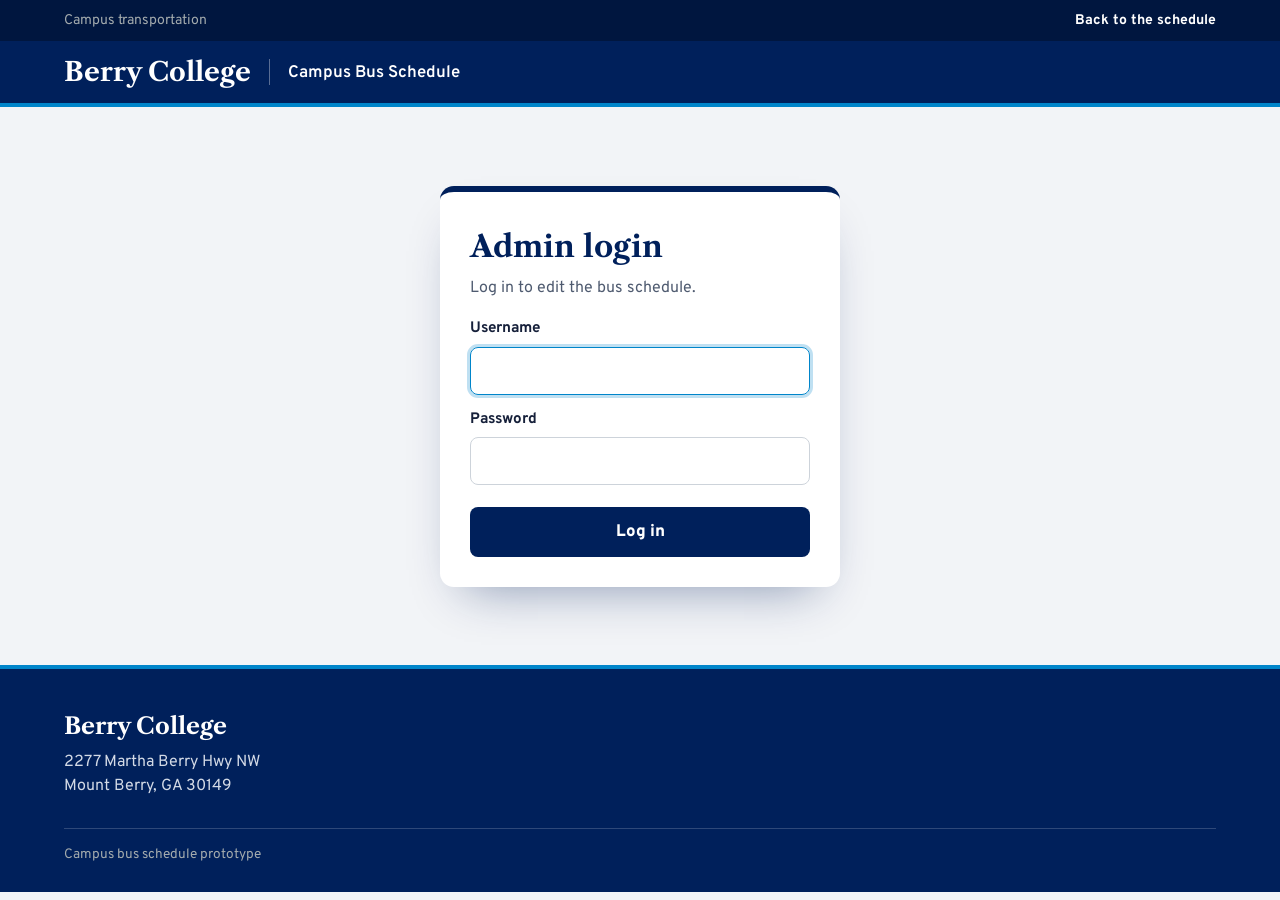
==== Documents/BerryBusSchedule/login.html @ b98469fe "Initial commit: Berry College bus schedule prototype" ====
<!DOCTYPE html>
<html lang="en">
<head>
  <meta charset="UTF-8">
  <meta name="viewport" content="width=device-width, initial-scale=1">
  <title>Admin login | Berry College Bus Schedule</title>

  <link rel="preconnect" href="https://fonts.googleapis.com">
  <link rel="preconnect" href="https://fonts.gstatic.com" crossorigin>
  <link rel="stylesheet" href="https://fonts.googleapis.com/css2?family=Libre+Caslon+Display&family=Libre+Caslon+Text:wght@400;700&family=Overpass:wght@400;600;700;800&display=swap">

  <link rel="stylesheet" href="css/styles.css">
</head>
<body class="login-body">

  <div class="utility-bar">
    <div class="utility-inner">
      <span class="utility-note">Campus transportation</span>
      <a class="admin-link" href="index.html">Back to the schedule</a>
    </div>
  </div>

  <header class="site-header">
    <div class="header-inner">
      <a class="brand" href="index.html">
        <img class="brand-logo" src="images/berry-logo.png" alt="Berry College">
        <span class="brand-name">Berry College</span>
      </a>
      <span class="brand-divider" aria-hidden="true"></span>
      <span class="brand-sub">Campus Bus Schedule</span>
    </div>
  </header>

  <main class="login-main">
    <!-- novalidate: we show our own error messages instead of the browser's pop-ups -->
    <form class="login-card" id="loginForm" novalidate>
      <h1>Admin login</h1>
      <p class="login-lede">Log in to edit the bus schedule.</p>

      <label for="username">Username</label>
      <input type="text" id="username" name="username" autocomplete="username" autocapitalize="none" spellcheck="false" required>

      <label for="password">Password</label>
      <input type="password" id="password" name="password" autocomplete="current-password" required>

      <p class="login-error" id="loginError" role="alert" hidden></p>

      <button type="submit" class="primary-btn">Log in</button>
    </form>
  </main>

  <footer class="site-footer">
    <div class="footer-inner">
      <div>
        <p class="footer-name">Berry College</p>
        <p>2277 Martha Berry Hwy NW<br>Mount Berry, GA 30149</p>
      </div>
    </div>
    <p class="footer-note">Campus bus schedule prototype</p>
  </footer>

  <script src="js/site.js"></script>
  <script src="js/login.js"></script>
</body>
</html>
---- Documents/BerryBusSchedule/css/styles.css ----
/* =========================================================
   styles.css — Berry College campus bus schedule
   Shared by index.html and login.html.
   The four brand colors come from Berry's official primary palette.
   ========================================================= */

:root {
  /* Berry College brand colors */
  --berry-blue: #00205B;         /* Pantone 281: the main navy */
  --berry-bright-blue: #0085CA;  /* Pantone Process Blue */
  --berry-silver: #A2AAAD;       /* Pantone 429 */
  --berry-gold: #FFA300;         /* Pantone 137: only for "today", "now" and focus */

  /* Supporting shades */
  --navy-deep: #00163F;          /* top bar */
  --bus-blue: #0079BD;           /* bright blue deepened a touch so white text on it stays readable */
  --bus-blue-hover: #D6EAF7;     /* preview while hovering in editing mode */
  --ink: #16203A;                /* body text */
  --ink-soft: #4F5B70;           /* secondary text */
  --paper: #F2F4F7;              /* page background */
  --card: #FFFFFF;
  --line: #ECEEF2;               /* half-hour lines */
  --line-strong: #CDD3DA;        /* hour lines and borders */
  --today-tint: #F2F8FD;
  --danger: #A3271F;

  /* Type */
  --font-display: "Libre Caslon Display", "Libre Caslon Text", Georgia, serif;
  --font-serif: "Libre Caslon Text", Georgia, "Times New Roman", serif;
  --font-sans: "Overpass", "Segoe UI", Roboto, Helvetica, Arial, sans-serif;

  /* Calendar sizing */
  --row-height: 24px;
  --time-col: 64px;
}

/* ---------- Basics ---------- */
*,
*::before,
*::after {
  box-sizing: border-box;
}

[hidden] {
  display: none !important;
}

html {
  scroll-behavior: smooth;
}

body {
  margin: 0;
  font-family: var(--font-sans);
  font-size: 1rem;
  line-height: 1.5;
  color: var(--ink);
  background: var(--paper);
}

img {
  display: block;
  max-width: 100%;
}

:focus-visible {
  outline: 3px solid var(--berry-gold);
  outline-offset: 2px;
}

.skip-link {
  position: absolute;
  top: -60px;
  left: 12px;
  z-index: 100;
  padding: 8px 14px;
  border-radius: 0 0 8px 8px;
  background: var(--berry-gold);
  color: var(--berry-blue);
  font-weight: 700;
}

.skip-link:focus {
  top: 0;
}


/* =========================================================
   Top bar and header
   ========================================================= */
.utility-bar {
  background: var(--navy-deep);
  color: #fff;
  font-size: 0.875rem;
}

.utility-inner {
  display: flex;
  align-items: center;
  justify-content: space-between;
  gap: 16px;
  max-width: 1200px;
  min-height: 40px;
  margin: 0 auto;
  padding: 6px 24px;
}

.utility-note {
  color: var(--berry-silver);
}

.admin-area {
  display: flex;
  align-items: center;
  gap: 14px;
  margin-left: auto;
}

.admin-status {
  color: var(--berry-silver);
}

/* The white "Admin login" / "Log out" link in the top-right corner */
.admin-link {
  padding: 4px 0;
  border: 0;
  background: none;
  color: #fff;
  font: inherit;
  font-weight: 700;
  text-decoration: none;
  cursor: pointer;
}

.admin-link:hover {
  text-decoration: underline;
  text-underline-offset: 3px;
}

.site-header {
  background: var(--berry-blue);
  color: #fff;
  border-bottom: 4px solid var(--berry-bright-blue);
}

.header-inner {
  display: flex;
  align-items: center;
  gap: 18px;
  max-width: 1200px;
  margin: 0 auto;
  padding: 18px 24px;
}

.brand {
  display: flex;
  align-items: center;
  color: #fff;
  text-decoration: none;
}

/* The logo only appears once images/berry-logo.png exists (see site.js) */
.brand-logo {
  display: none;
  width: auto;
  height: 52px;
}

.brand.has-logo .brand-logo {
  display: block;
}

.brand.has-logo .brand-name {
  display: none;
}

.brand-name {
  font-family: var(--font-serif);
  font-size: 1.65rem;
  font-weight: 700;
  line-height: 1;
}

.brand-divider {
  align-self: stretch;
  width: 1px;
  background: rgba(255, 255, 255, 0.35);
}

.brand-sub {
  font-size: 1.05rem;
  font-weight: 600;
}

.site-nav {
  display: flex;
  gap: 24px;
  margin-left: auto;
}

.site-nav a {
  padding: 6px 0;
  border-bottom: 2px solid transparent;
  color: #fff;
  font-weight: 600;
  text-decoration: none;
}

.site-nav a:hover {
  border-bottom-color: var(--berry-gold);
}


/* =========================================================
   Hero: campus picture with the "next bus" sign
   ========================================================= */
.hero {
  position: relative;
  isolation: isolate;
  display: grid;
  place-items: center;
  min-height: 440px;
  padding: 64px 20px 140px;
  overflow: hidden;
  color: #fff;
  text-align: center;
}

.hero-photo {
  position: absolute;
  inset: 0;
  z-index: -2;
  width: 100%;
  height: 100%;
  object-fit: cover;
}

/* Navy wash over the picture so the white text is easy to read */
.hero::after {
  content: "";
  position: absolute;
  inset: 0;
  z-index: -1;
  background: linear-gradient(180deg, rgba(0, 22, 63, 0.5) 0%, rgba(0, 32, 91, 0.82) 100%);
}

.hero-content {
  max-width: 760px;
}

.hero h1 {
  margin: 0 0 14px;
  font-family: var(--font-display);
  font-size: clamp(2.6rem, 6.5vw, 4.4rem);
  font-weight: 400;
  line-height: 1.04;
}

.hero-lede {
  max-width: 34em;
  margin: 0 auto 28px;
  color: rgba(255, 255, 255, 0.92);
  font-size: 1.125rem;
}

/* The sign is built like a transit guide sign:
   navy field, a thin white border set in from the edge, white lettering. */
.bus-sign {
  display: inline-flex;
  align-items: center;
  gap: 16px;
  padding: 14px 28px 14px 16px;
  border-radius: 12px;
  background: var(--berry-blue);
  box-shadow:
    inset 0 0 0 5px var(--berry-blue),
    inset 0 0 0 7px #fff,
    0 16px 32px -12px rgba(0, 0, 0, 0.6);
  text-align: left;
}

.bus-sign-icon {
  display: grid;
  flex: none;
  place-items: center;
  width: 54px;
  height: 54px;
  border-radius: 8px;
  background: #fff;
  color: var(--berry-blue);
}

.bus-sign-icon svg {
  width: 36px;
  height: 36px;
}

.bus-sign-text {
  display: flex;
  flex-direction: column;
  line-height: 1.15;
}

.bus-sign-text strong {
  font-size: 1.55rem;
  font-weight: 800;
}

.bus-sign-text span {
  margin-top: 4px;
  color: #D9E4F1;
  font-size: 1.05rem;
  font-weight: 600;
  font-variant-numeric: tabular-nums;
}

/* While a bus is running, the symbol turns bus-blue and gently pulses */
.bus-sign[data-state="running"] .bus-sign-icon {
  background: var(--berry-bright-blue);
  color: #fff;
  animation: running-pulse 2.2s ease-out infinite;
}

.bus-sign[data-state="none"] .bus-sign-icon {
  background: var(--berry-silver);
}

@keyframes running-pulse {
  0% { box-shadow: 0 0 0 0 rgba(0, 133, 202, 0.75); }
  70% { box-shadow: 0 0 0 12px rgba(0, 133, 202, 0); }
  100% { box-shadow: 0 0 0 0 rgba(0, 133, 202, 0); }
}


/* =========================================================
   The schedule card (centered)
   ========================================================= */
.schedule-section {
  position: relative;
  margin-top: -100px;
  padding: 0 16px;
}

.schedule-card {
  max-width: 1040px;
  margin: 0 auto; /* this is what centers it */
  padding: 26px 28px 30px;
  border-radius: 14px;
  background: var(--card);
  box-shadow:
    0 28px 56px -28px rgba(0, 32, 91, 0.5),
    0 2px 6px rgba(0, 32, 91, 0.08);
}

.schedule-head {
  display: flex;
  align-items: center;
  justify-content: center;
  gap: 20px;
  text-align: center;
}

.week-heading h2 {
  margin: 0;
  color: var(--berry-blue);
  font-family: var(--font-serif);
  font-size: clamp(1.3rem, 2.8vw, 1.85rem);
  font-weight: 700;
  line-height: 1.2;
}

.week-tag {
  min-height: 1.5em;
  margin: 4px 0 0;
  color: var(--bus-blue);
  font-weight: 700;
}

.week-btn {
  display: grid;
  flex: none;
  place-items: center;
  width: 44px;
  height: 44px;
  border: 1.5px solid var(--line-strong);
  border-radius: 50%;
  background: #fff;
  color: var(--berry-blue);
  cursor: pointer;
}

.week-btn:hover {
  border-color: var(--berry-blue);
  background: var(--berry-blue);
  color: #fff;
}

.week-btn svg {
  width: 20px;
  height: 20px;
  fill: none;
  stroke: currentColor;
  stroke-width: 2.4;
  stroke-linecap: round;
  stroke-linejoin: round;
}

.schedule-tools {
  display: flex;
  flex-wrap: wrap;
  align-items: center;
  justify-content: center;
  gap: 8px 22px;
  margin: 12px 0 18px;
  color: var(--ink-soft);
  font-size: 0.92rem;
}

.legend {
  display: inline-flex;
  align-items: center;
  gap: 8px;
}

.legend-swatch {
  width: 22px;
  height: 14px;
  border-radius: 4px;
  background: var(--bus-blue);
}

.text-btn {
  padding: 4px 2px;
  border: 0;
  background: none;
  color: var(--bus-blue);
  font: inherit;
  font-weight: 700;
  text-decoration: underline;
  text-underline-offset: 3px;
  cursor: pointer;
}


/* ---------- Admin toolbar (only while logged in) ---------- */
.admin-toolbar {
  margin: 0 0 18px;
  padding: 14px 18px;
  border: 1.5px solid #BCD7EC;
  border-radius: 10px;
  background: #F0F6FB;
  font-size: 0.95rem;
}

.admin-toolbar p {
  margin: 0 0 10px;
}

.touch-tip {
  display: none;
  color: var(--ink-soft);
}

@media (pointer: coarse) {
  .touch-tip {
    display: block;
  }
}

.admin-actions {
  display: flex;
  flex-wrap: wrap;
  align-items: center;
  gap: 10px;
}

.tool-btn {
  padding: 8px 14px;
  border: 1.5px solid var(--berry-blue);
  border-radius: 8px;
  background: #fff;
  color: var(--berry-blue);
  font: inherit;
  font-size: 0.9rem;
  font-weight: 700;
  cursor: pointer;
}

.tool-btn:hover:not(:disabled) {
  background: var(--berry-blue);
  color: #fff;
}

.tool-btn-danger {
  border-color: var(--danger);
  color: var(--danger);
}

.tool-btn-danger:hover:not(:disabled) {
  background: var(--danger);
}

.tool-btn:disabled {
  opacity: 0.45;
  cursor: not-allowed;
}

.save-note {
  margin-left: auto;
  color: var(--ink-soft);
  font-size: 0.88rem;
}

.save-note.is-error {
  color: var(--danger);
  font-weight: 700;
}


/* =========================================================
   The calendar grid
   ========================================================= */
.calendar-wrap {
  position: relative;
}

.calendar {
  display: grid;
  grid-template-columns: var(--time-col) repeat(7, minmax(0, 1fr));
  grid-template-rows: auto;            /* the day-name row */
  grid-auto-rows: var(--row-height);   /* every half-hour row */
  border: 1px solid var(--line-strong);
  border-radius: 10px;
  overflow: clip;
  /* No blue text-selection while dragging (it looks too much like a bus block) */
  -webkit-user-select: none;
  user-select: none;
}

/* Day headings stick to the top of the screen while you scroll */
.cal-corner,
.cal-day {
  position: sticky;
  top: 0;
  z-index: 3;
  border-bottom: 1.5px solid var(--line-strong);
  background: #fff;
}

.cal-day {
  display: flex;
  flex-direction: column;
  align-items: center;
  padding: 10px 2px 8px;
  border-left: 1px solid var(--line);
}

.cal-day-name {
  color: var(--ink-soft);
  font-size: 0.82rem;
  font-weight: 700;
}

.cal-day-date {
  display: grid;
  place-items: center;
  width: 2.1em;
  height: 2.1em;
  margin-top: 2px;
  border-radius: 50%;
  color: var(--berry-blue);
  font-size: 1.3rem;
  font-weight: 700;
  line-height: 1;
  font-variant-numeric: tabular-nums;
}

.cal-day.is-today {
  box-shadow: inset 0 -3px 0 var(--berry-gold);
}

.cal-day.is-today .cal-day-name {
  color: var(--berry-blue);
}

.cal-day.is-today .cal-day-date {
  background: var(--berry-blue);
  color: #fff;
}

.cal-time {
  padding: 3px 9px 0 0;
  color: var(--ink-soft);
  font-size: 0.75rem;
  font-weight: 600;
  text-align: right;
  white-space: nowrap;
  font-variant-numeric: tabular-nums;
  touch-action: pan-y; /* the admin can always scroll by dragging the time column */
}

.slot {
  position: relative;
  border-top: 1px solid var(--line);
  border-left: 1px solid var(--line);
}

.slot.on-hour {
  border-top-color: var(--line-strong);
}

.slot.is-today {
  background: var(--today-tint);
}

/* ---------- Blue blocks ----------
   Each blue half hour draws a blue bar with ::before.
   Middle pieces reach up over the grid line (top: -1px) so a block looks solid;
   the first and last pieces get rounded ends. */
.slot.on::before {
  content: "";
  position: absolute;
  top: -1px;
  right: 3px;
  bottom: 0;
  left: 3px;
  background: var(--bus-blue);
}

.slot.block-start::before {
  top: 2px;
  border-radius: 6px 6px 0 0;
}

.slot.block-end::before {
  bottom: 2px;
  border-bottom-right-radius: 6px;
  border-bottom-left-radius: 6px;
}

.block-label {
  position: absolute;
  top: 4px;
  right: 7px;
  left: 10px;
  z-index: 2;
  overflow: hidden;
  color: #fff;
  font-size: 0.74rem;
  font-weight: 700;
  line-height: 1.3;
  white-space: nowrap;
  text-overflow: ellipsis;
  font-variant-numeric: tabular-nums;
  pointer-events: none;
}

/* The current time, across today's column */
.now-line {
  position: absolute;
  right: 0;
  left: -1px;
  z-index: 2;
  height: 2px;
  margin-top: -1px;
  background: var(--berry-gold);
  pointer-events: none;
}

.now-line::before {
  content: "";
  position: absolute;
  top: -4px;
  left: -5px;
  width: 10px;
  height: 10px;
  border-radius: 50%;
  background: var(--berry-gold);
}

/* Message over an empty week (clicks pass straight through it) */
.calendar-empty {
  position: absolute;
  top: 50%;
  right: 0;
  left: var(--time-col);
  max-width: 24em;
  margin: 0 auto;
  padding: 14px 20px;
  border-radius: 10px;
  background: rgba(255, 255, 255, 0.94);
  box-shadow: 0 6px 20px -8px rgba(0, 32, 91, 0.35);
  color: var(--ink-soft);
  font-weight: 600;
  text-align: center;
  transform: translateY(-50%);
  pointer-events: none;
}

/* ---------- Editing mode (admin logged in) ---------- */
.is-editing .calendar {
  -webkit-touch-callout: none; /* no "copy/share" pop-up on a long press */
}

.is-editing .slot {
  cursor: cell;
  touch-action: none; /* lets a finger paint instead of scrolling the page */
  -webkit-tap-highlight-color: transparent;
}

@media (hover: hover) {
  .is-editing .slot:not(.on):hover::after {
    content: "";
    position: absolute;
    inset: 2px 3px;
    border-radius: 4px;
    background: var(--bus-blue-hover);
  }

  .is-editing .slot.on:hover::before {
    opacity: 0.72;
  }
}


/* ---------- The plain-text list of times ----------
   On wide screens the calendar labels already show the times, so the list is
   hidden visually but still read by screen readers. On phones it shows. */
.week-summary {
  margin-top: 22px;
}

.week-summary h3 {
  margin: 0 0 10px;
  color: var(--berry-blue);
  font-family: var(--font-serif);
  font-size: 1.2rem;
}

.week-summary dl {
  display: grid;
  grid-template-columns: max-content 1fr;
  gap: 8px 16px;
  margin: 0;
}

.week-summary dt {
  font-weight: 700;
}

.week-summary dd {
  margin: 0;
  color: var(--ink-soft);
  font-variant-numeric: tabular-nums;
}

.week-summary .time-range {
  white-space: nowrap; /* "4:30 – 7:00 PM" never splits across two lines */
}

@media (min-width: 701px) {
  .week-summary {
    position: absolute;
    width: 1px;
    height: 1px;
    overflow: hidden;
    clip-path: inset(50%);
    white-space: nowrap;
  }
}


/* =========================================================
   Photos
   ========================================================= */
.photos-section {
  max-width: 1040px;
  margin: 72px auto 80px;
  padding: 0 16px;
}

.photos-section h2 {
  margin: 0 0 22px;
  color: var(--berry-blue);
  font-family: var(--font-serif);
  font-size: clamp(1.6rem, 3vw, 2.2rem);
  font-weight: 700;
  text-align: center;
}

.photo-mosaic {
  display: grid;
  grid-template-columns: 1.55fr 1fr;
  grid-template-rows: repeat(2, 230px);
  gap: 14px;
}

.photo {
  position: relative;
  margin: 0;
  overflow: hidden;
  border-radius: 12px;
  background: #DDE4EC;
}

.photo-large {
  grid-row: span 2;
}

.photo img {
  width: 100%;
  height: 100%;
  object-fit: cover;
}

/* Captions look like little route plates */
.photo figcaption {
  position: absolute;
  bottom: 14px;
  left: 14px;
  padding: 5px 12px 4px;
  border-radius: 6px;
  background: var(--berry-blue);
  color: #fff;
  font-size: 0.9rem;
  font-weight: 700;
}


/* =========================================================
   Footer
   ========================================================= */
.site-footer {
  padding: 40px 24px 26px;
  border-top: 4px solid var(--berry-bright-blue);
  background: var(--berry-blue);
  color: #fff;
}

/* 1152px = the header's 1200px minus its side padding, so the edges line up */
.footer-inner {
  display: flex;
  flex-wrap: wrap;
  justify-content: space-between;
  gap: 24px;
  max-width: 1152px;
  margin: 0 auto;
}

.site-footer p {
  margin: 0;
  color: #D3DAE6;
}

.site-footer .footer-name {
  margin-bottom: 6px;
  color: #fff;
  font-family: var(--font-serif);
  font-size: 1.45rem;
  font-weight: 700;
}

.footer-links {
  display: flex;
  gap: 22px;
}

.footer-links a {
  color: #fff;
  font-weight: 600;
  text-decoration: none;
}

.footer-links a:hover {
  text-decoration: underline;
  text-underline-offset: 3px;
}

.site-footer .footer-note {
  max-width: 1152px;
  margin: 30px auto 0;
  padding-top: 16px;
  border-top: 1px solid rgba(255, 255, 255, 0.18);
  color: var(--berry-silver);
  font-size: 0.85rem;
}


/* =========================================================
   Login page
   ========================================================= */
.login-main {
  display: grid;
  place-items: center;
  min-height: 62vh;
  padding: 56px 16px;
}

.login-card {
  width: 100%;
  max-width: 400px;
  padding: 32px 30px 30px;
  border-top: 6px solid var(--berry-blue);
  border-radius: 14px;
  background: #fff;
  box-shadow: 0 24px 48px -24px rgba(0, 32, 91, 0.45);
}

.login-card h1 {
  margin: 0 0 6px;
  color: var(--berry-blue);
  font-family: var(--font-serif);
  font-size: 1.9rem;
  font-weight: 700;
}

.login-lede {
  margin: 0 0 18px;
  color: var(--ink-soft);
}

.login-card label {
  display: block;
  margin: 14px 0 6px;
  font-size: 0.95rem;
  font-weight: 700;
}

.login-card input {
  width: 100%;
  padding: 11px 12px;
  border: 1.5px solid var(--line-strong);
  border-radius: 8px;
  background: #fff;
  color: var(--ink);
  font: inherit;
}

.login-card input:focus {
  border-color: var(--berry-bright-blue);
  outline: 3px solid rgba(0, 133, 202, 0.25);
  outline-offset: 0;
}

.login-error {
  margin: 16px 0 0;
  padding: 10px 12px;
  border-radius: 8px;
  background: #FCECEB;
  color: #8E1F18;
  font-size: 0.92rem;
  font-weight: 600;
}

.primary-btn {
  width: 100%;
  margin-top: 22px;
  padding: 12px;
  border: 0;
  border-radius: 8px;
  background: var(--berry-blue);
  color: #fff;
  font: inherit;
  font-size: 1.05rem;
  font-weight: 800;
  cursor: pointer;
}

.primary-btn:hover {
  background: #0A2F78;
}


/* =========================================================
   Phones and small tablets
   ========================================================= */
@media (max-width: 700px) {
  :root {
    --row-height: 22px;
    --time-col: 42px;
  }

  .utility-inner,
  .header-inner,
  .site-footer {
    padding-right: 16px;
    padding-left: 16px;
  }

  .utility-note,
  .brand-divider,
  .brand-sub {
    display: none;
  }

  .brand-name {
    font-size: 1.4rem;
  }

  .brand-logo {
    height: 42px;
  }

  .site-nav {
    gap: 16px;
  }

  .hero {
    min-height: 360px;
    padding: 44px 16px 124px;
  }

  .hero-lede {
    font-size: 1rem;
  }

  .bus-sign {
    gap: 12px;
    padding: 12px 20px 12px 12px;
  }

  .bus-sign-icon {
    width: 44px;
    height: 44px;
  }

  .bus-sign-icon svg {
    width: 30px;
    height: 30px;
  }

  .bus-sign-text strong {
    font-size: 1.25rem;
  }

  .bus-sign-text span {
    font-size: 0.95rem;
  }

  .schedule-section {
    padding: 0 10px;
  }

  .schedule-card {
    padding: 18px 10px 20px;
    border-radius: 12px;
  }

  .schedule-head {
    gap: 10px;
  }

  .week-btn {
    width: 40px;
    height: 40px;
  }

  .admin-toolbar {
    padding: 12px;
  }

  .save-note {
    width: 100%;
    margin-left: 0;
  }

  .cal-day {
    padding: 8px 0 6px;
  }

  .cal-day-name {
    font-size: 0.7rem;
  }

  .cal-day-date {
    font-size: 1rem;
  }

  .cal-time {
    padding-right: 5px;
    font-size: 0.64rem;
  }

  .slot.on::before {
    right: 2px;
    left: 2px;
  }

  /* Columns are too narrow for the time labels; the list below has them */
  .block-label {
    display: none;
  }

  .calendar-empty {
    max-width: 16em;
    font-size: 0.92rem;
  }

  .week-summary dl {
    grid-template-columns: 1fr;
    gap: 2px;
  }

  .week-summary dd {
    margin-bottom: 8px;
  }

  .photo-mosaic {
    grid-template-columns: 1fr;
    grid-template-rows: none;
    grid-auto-rows: 210px;
  }

  .photo-large {
    grid-row: auto;
  }
}

/* People who turn off animations in their device settings get none here either */
@media (prefers-reduced-motion: reduce) {
  html {
    scroll-behavior: auto;
  }

  *,
  *::before,
  *::after {
    animation: none !important;
    transition: none !important;
  }
}
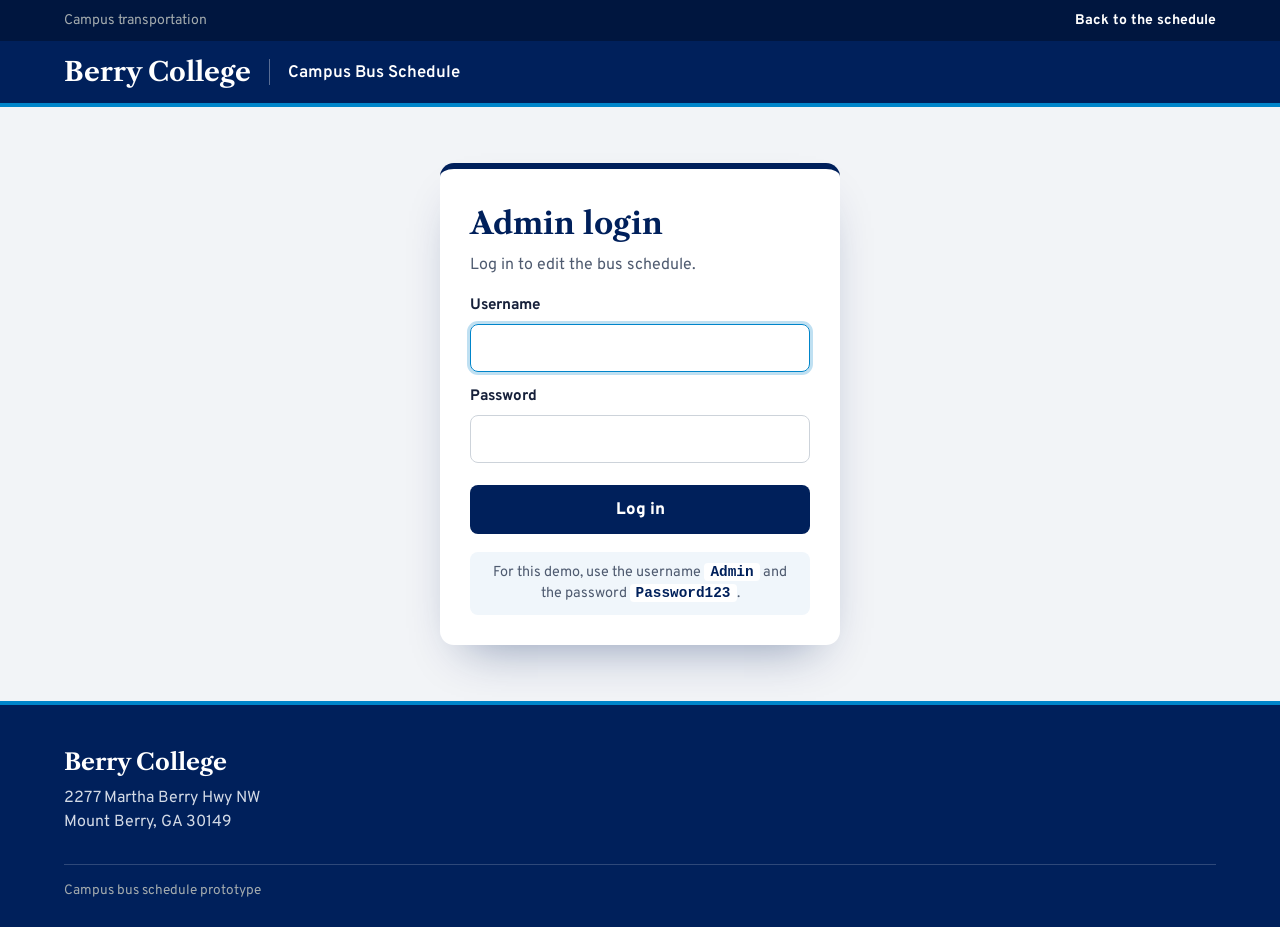
==== commit 8fc71b3c: "pics and login clarity" ====
--- a/Documents/BerryBusSchedule/login.html
+++ b/Documents/BerryBusSchedule/login.html
@@ -46,6 +46,9 @@
       <p class="login-error" id="loginError" role="alert" hidden></p>
 
       <button type="submit" class="primary-btn">Log in</button>
+
+      <!-- Demo credentials. Remove this block before the site goes live. -->
+      <p class="login-demo">For this demo, use the username <code>Admin</code> and the password <code>Password123</code>.</p>
     </form>
   </main>
 
--- a/Documents/BerryBusSchedule/css/styles.css
+++ b/Documents/BerryBusSchedule/css/styles.css
@@ -828,6 +828,178 @@
 
 
 /* =========================================================
+   Request a ride
+   ========================================================= */
+.ride-section {
+  max-width: 1040px;
+  margin: 0 auto 80px;
+  padding: 0 16px;
+}
+
+.ride-card {
+  display: grid;
+  grid-template-columns: 1fr 1.25fr;
+  overflow: hidden;
+  border-radius: 14px;
+  background: #fff;
+  box-shadow:
+    0 28px 56px -28px rgba(0, 32, 91, 0.5),
+    0 2px 6px rgba(0, 32, 91, 0.08);
+}
+
+/* Navy panel on the left, styled like the sign in the hero */
+.ride-intro {
+  padding: 36px 32px;
+  background: var(--berry-blue);
+  color: #fff;
+}
+
+.ride-icon {
+  display: grid;
+  place-items: center;
+  width: 56px;
+  height: 56px;
+  margin-bottom: 18px;
+  border-radius: 10px;
+  background: #fff;
+  color: var(--berry-blue);
+}
+
+.ride-icon svg {
+  width: 38px;
+  height: 38px;
+}
+
+.ride-intro h2 {
+  margin: 0 0 10px;
+  font-family: var(--font-serif);
+  font-size: clamp(1.6rem, 3vw, 2.1rem);
+  font-weight: 700;
+  line-height: 1.15;
+}
+
+.ride-intro p {
+  margin: 0 0 12px;
+  color: #D9E4F1;
+  font-size: 1.05rem;
+}
+
+/* Two classes in the selector so this wins over ".ride-intro p" above */
+.ride-intro .ride-fineprint {
+  padding-top: 12px;
+  border-top: 1px solid rgba(255, 255, 255, 0.2);
+  color: var(--berry-silver);
+  font-size: 0.9rem;
+}
+
+.ride-form {
+  padding: 30px 32px 32px;
+}
+
+.ride-form label {
+  display: block;
+  margin: 0 0 6px;
+  font-size: 0.95rem;
+  font-weight: 700;
+}
+
+.ride-form label + * + label {
+  margin-top: 16px; /* space between one field and the next label */
+}
+
+.ride-form input,
+.ride-form select {
+  width: 100%;
+  padding: 11px 12px;
+  border: 1.5px solid var(--line-strong);
+  border-radius: 8px;
+  background: #fff;
+  color: var(--ink);
+  font: inherit;
+}
+
+.ride-form select {
+  cursor: pointer;
+}
+
+.ride-form input:focus,
+.ride-form select:focus {
+  border-color: var(--berry-bright-blue);
+  outline: 3px solid rgba(0, 133, 202, 0.25);
+  outline-offset: 0;
+}
+
+.ride-form .primary-btn {
+  margin-top: 22px;
+}
+
+/* Shared by the login and ride forms */
+.form-error,
+.login-error {
+  margin: 16px 0 0;
+  padding: 10px 12px;
+  border-radius: 8px;
+  background: #FCECEB;
+  color: #8E1F18;
+  font-size: 0.92rem;
+  font-weight: 600;
+}
+
+/* ---------- The popup ----------
+   <dialog> is the browser's built-in popup. showModal() in ride.js opens it
+   centered and dims everything behind it (the ::backdrop). */
+.ride-dialog {
+  width: min(92vw, 420px);
+  padding: 32px 30px 28px;
+  border: 0;
+  border-top: 6px solid var(--berry-bright-blue);
+  border-radius: 14px;
+  box-shadow: 0 30px 60px -20px rgba(0, 22, 63, 0.6);
+  color: var(--ink);
+  text-align: center;
+}
+
+.ride-dialog::backdrop {
+  background: rgba(0, 22, 63, 0.55);
+}
+
+.ride-dialog-icon {
+  display: grid;
+  place-items: center;
+  width: 64px;
+  height: 64px;
+  margin: 0 auto 16px;
+  border-radius: 12px;
+  background: var(--berry-blue);
+  color: #fff;
+}
+
+.ride-dialog-icon svg {
+  width: 42px;
+  height: 42px;
+}
+
+.ride-dialog h2 {
+  margin: 0 0 8px;
+  color: var(--berry-blue);
+  font-family: var(--font-serif);
+  font-size: 1.6rem;
+  font-weight: 700;
+  line-height: 1.2;
+}
+
+.ride-dialog p {
+  min-height: 1.5em;
+  margin: 0;
+  color: var(--ink-soft);
+}
+
+.ride-dialog .primary-btn {
+  margin-top: 22px;
+}
+
+
+/* =========================================================
    Footer
    ========================================================= */
 .site-footer {
@@ -942,14 +1114,26 @@
   outline-offset: 0;
 }
 
-.login-error {
-  margin: 16px 0 0;
+/* .login-error is styled with .form-error in the "Request a ride" section */
+
+/* The demo username and password shown under the button */
+.login-demo {
+  margin: 18px 0 0;
   padding: 10px 12px;
   border-radius: 8px;
-  background: #FCECEB;
-  color: #8E1F18;
-  font-size: 0.92rem;
-  font-weight: 600;
+  background: #F0F6FB;
+  color: var(--ink-soft);
+  font-size: 0.9rem;
+  text-align: center;
+}
+
+.login-demo code {
+  padding: 1px 6px;
+  border-radius: 4px;
+  background: #fff;
+  color: var(--berry-blue);
+  font-family: Consolas, "Courier New", monospace;
+  font-weight: 700;
 }
 
 .primary-btn {
@@ -1114,6 +1298,26 @@
   .photo-large {
     grid-row: auto;
   }
+
+  .ride-section {
+    margin-bottom: 56px;
+  }
+
+  .ride-card {
+    grid-template-columns: 1fr; /* intro on top, form underneath */
+  }
+
+  .ride-intro {
+    padding: 26px 20px;
+  }
+
+  .ride-form {
+    padding: 22px 20px 24px;
+  }
+
+  .ride-dialog {
+    padding: 26px 20px 22px;
+  }
 }
 
 /* People who turn off animations in their device settings get none here either */
